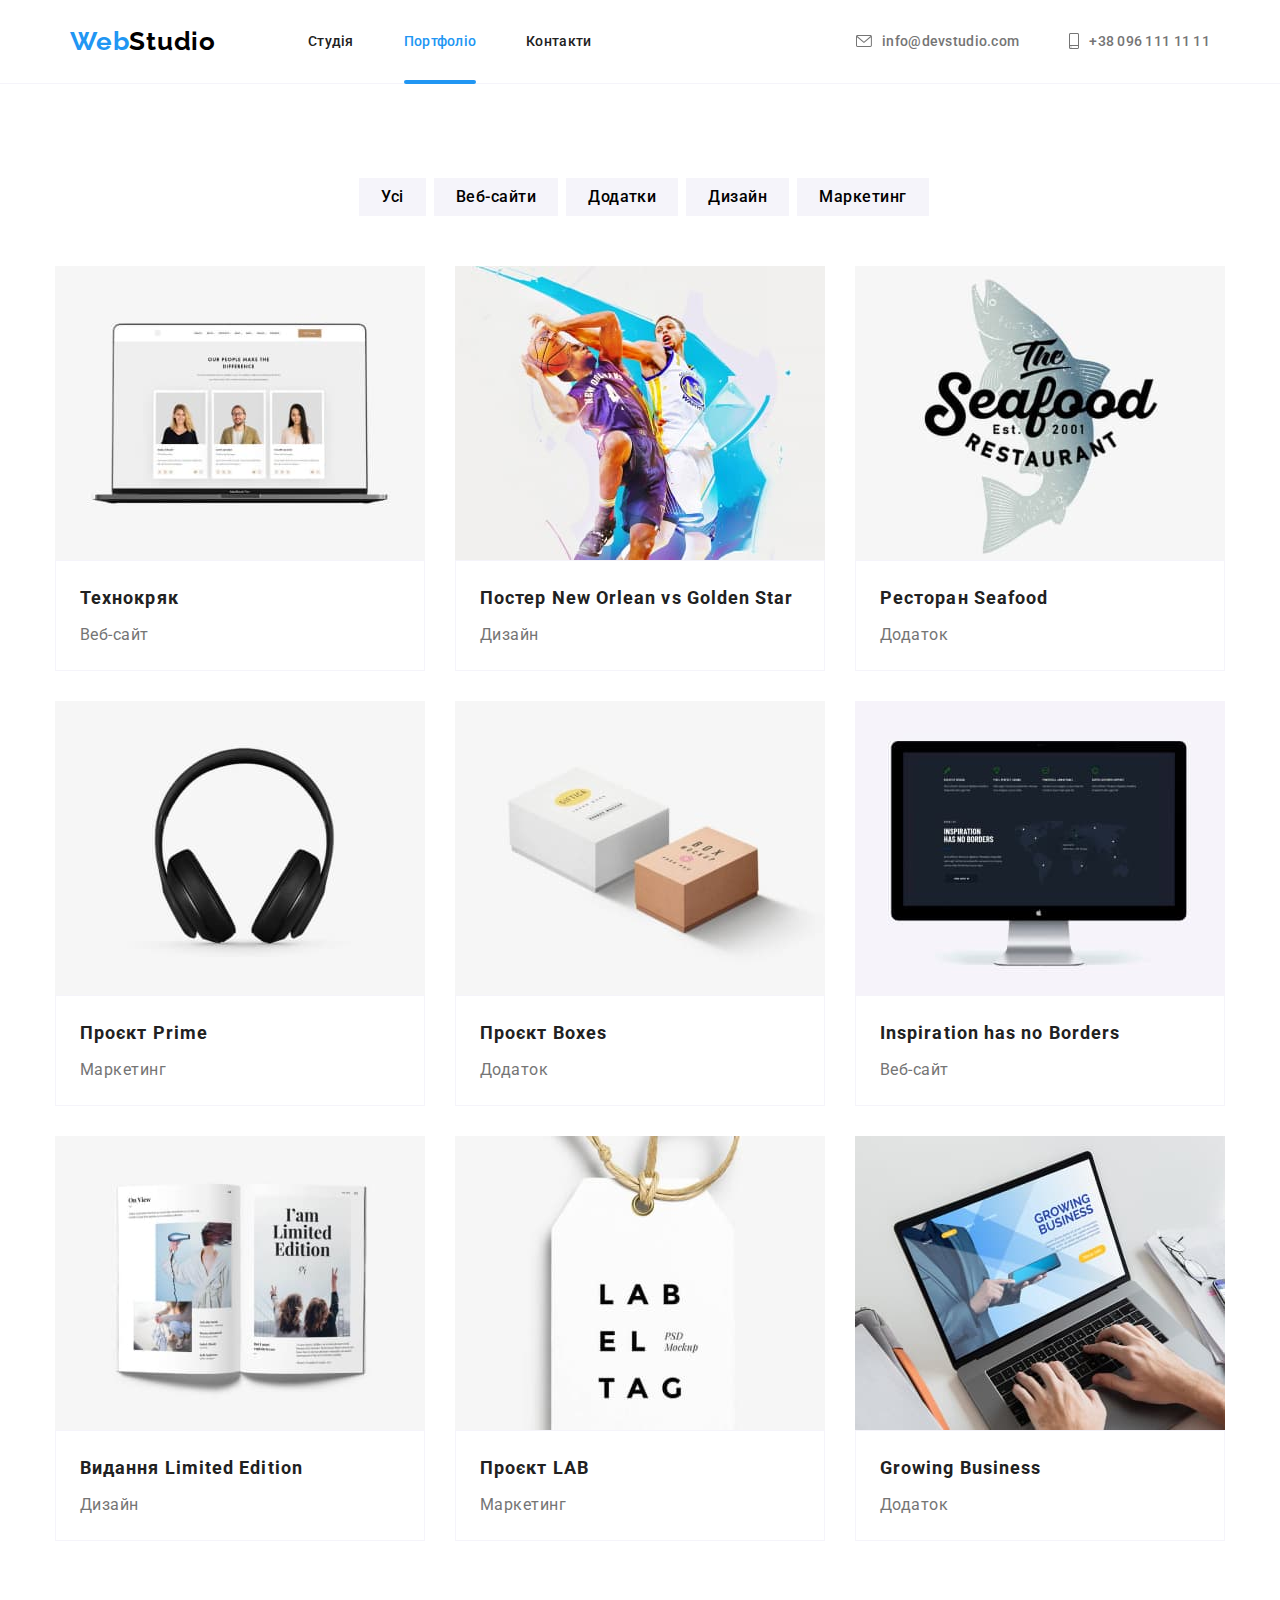
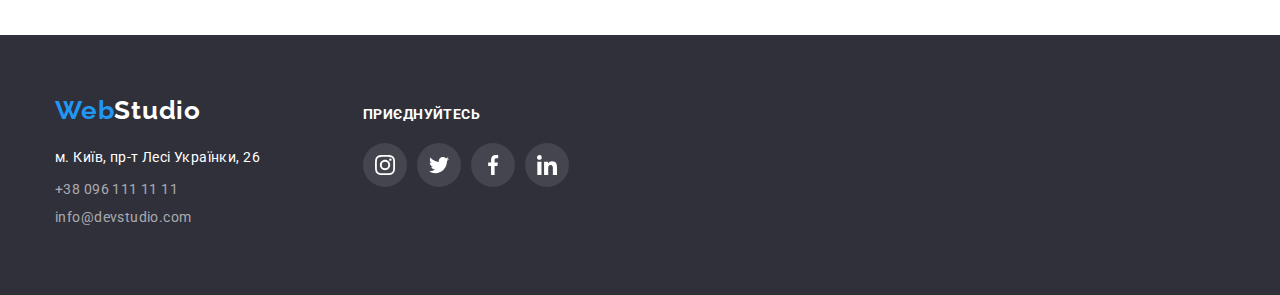
==== portfolio.html @ c881fecc "fix" ====
<!DOCTYPE html>
<html lang="uk">
<head>
    <meta charset="UTF-8">
    <meta http-equiv="X-UA-Compatible" content="IE=edge">
    <meta name="viewport" content="width=device-width, initial-scale=1.0">
    <link rel="preconnect" href="https://fonts.googleapis.com">
    <link rel="preconnect" href="https://fonts.gstatic.com" crossorigin>
    <link href="https://fonts.googleapis.com/css2?family=Raleway:wght@700&family=Roboto:wght@400;500;700;900&display=swap" rel="stylesheet">
    <link rel="stylesheet" href="https://cdnjs.cloudflare.com/ajax/libs/modern-normalize/1.1.0/modern-normalize.min.css"
        integrity="sha512-wpPYUAdjBVSE4KJnH1VR1HeZfpl1ub8YT/NKx4PuQ5NmX2tKuGu6U/JRp5y+Y8XG2tV+wKQpNHVUX03MfMFn9Q=="
        crossorigin="anonymous" referrerpolicy="no-referrer"/>
         <link rel="stylesheet" href="./css/styles.css">
    <title>Портфоліо</title>

</head>
<body>
<header class="header">
    <div class="container header_container">
        <a href="index.html" class="logo"> <span class="web"> Web</span><span class="studio">Studio</span> </a>
        <nav>
            <ul class="header_nav_list">
                <li><a class="header_nav_link" href="./index.html"> Студія </a></li>
                <li><a class="header_nav_link current" href="./index.html"> Портфоліо </a></li>
                <li><a class="header_nav_link" href="#"> Контакти </a></li>
            </ul>
        </nav>
         <ul class="header_list">
            <li class="header_item"><a class="header_link_mail" href="mailto:info@devstudio.com"><svg class="header_icon">
                <use href="./img/icons.svg#icon-envelope"> </use></svg> info@devstudio.com</a></li>
            <li><a class="header_link_tel" href="tel:+380961111111"> <svg class="header_icon_tel">
                <use href="./img/icons.svg#icon-smartphone"> </use></svg> +38 096 111 11 11</a></li>
        </ul>
    </div>
</header>
<main>
    <section class="menu">
        <div class="container">
            <h1 class="hide">Заголовок </h1>
            <div class="menu_section">
                <ul class="buttom_list">
                    <li> <button type="button" class="menu_button">Усі </button></li>
                    <li> <button type="button" class="menu_button"> Веб-сайти</button></li>
                    <li> <button type="button" class="menu_button"> Додатки</button></li>
                    <li> <button type="button" class="menu_button"> Дизайн</button></li>
                    <li> <button type="button" class="menu_button"> Маркетинг</button></li>
                </ul>
            </div>
    
    
            <div class="pic_section">
    
                <ul class="pic_list">
                    <li><a href="#" class="pic_link"> <div class="pic_img"><img src="img/photo_page_2/hm2img1.jpg" alt="перше-фото"
                                width="370"> <div class="text_section"> <p class="text" > Ресурс пропонує комплексні пропозиції з різним рівнем функціоналу та сервісів. Все це дозволить відвідувачу отримати вичерпні відомості про компанію чи приватну особу.</p></div> </div>
                            <div class="border_pic"><h2 class="section_description"> Технокряк </h2>
                            <p class="section_text"> Веб-сайт</p></div>
                        </a></li>
                    <li> <a href="#" class="pic_link"><div class="pic_img"> <img src="img/photo_page_2/hm2img2.jpg" alt="друге-фото"
                                width="370"><div class="text_section"> <p class="text" > Ресурс пропонує комплексні пропозиції з різним рівнем функціоналу та сервісів. Все це дозволить відвідувачу отримати вичерпні відомості про компанію чи приватну особу.</p></div> </div>
                            <div class="border_pic"><h2 class="section_description"> Постер New Orlean vs Golden Star</h2>
                            <p class="section_text"> Дизайн</p></div>
                        </a></li>
                    <li> <a href="#" class="pic_link"><div class="pic_img"> <img src="img/photo_page_2/hm2img3.jpg" alt="третє-фото"
                                width="370"><div class="text_section"> <p class="text" > Ресурс пропонує комплексні пропозиції з різним рівнем функціоналу та сервісів. Все це дозволить відвідувачу отримати вичерпні відомості про компанію чи приватну особу.</p></div></div>
                            <div class="border_pic"><h2 class="section_description">Ресторан Seafood </h2>
                            <p class="section_text">Додаток</p></div>
                        </a></li>
                    <li> <a href="#" class="pic_link"><div class="pic_img"> <img src="img/photo_page_2/hm2img4.jpg" alt="четверте-фото"
                                width="370"><div class="text_section"> <p class="text" > Ресурс пропонує комплексні пропозиції з різним рівнем функціоналу та сервісів. Все це дозволить відвідувачу отримати вичерпні відомості про компанію чи приватну особу.</p></div></div>
                            <div class="border_pic"><h2 class="section_description"> Проєкт Prime </h2>
                            <p class="section_text">Маркетинг</p></div>
                        </a></li>
                    <li> <a href="#" class="pic_link"><div class="pic_img"> <img src="img/photo_page_2/hm2img5.jpg" alt="п'яте-фото"
                                width="370"><div class="text_section"> <p class="text" > Ресурс пропонує комплексні пропозиції з різним рівнем функціоналу та сервісів. Все це дозволить відвідувачу отримати вичерпні відомості про компанію чи приватну особу.</p></div></div>
                            <div class="border_pic"><h2 class="section_description"> Проєкт Boxes </h2>
                            <p class="section_text">Додаток</p></div>
                        </a></li>
                    <li> <a href="#" class="pic_link"><div class="pic_img"> <img src="img/photo_page_2/hm2img6.jpg" alt="шосте-фото"
                                width="370"><div class="text_section"> <p class="text" > Ресурс пропонує комплексні пропозиції з різним рівнем функціоналу та сервісів. Все це дозволить відвідувачу отримати вичерпні відомості про компанію чи приватну особу.</p></div></div>
                            <div class="border_pic"><h2 class="section_description">Inspiration has no Borders </h2>
                            <p class="section_text">Веб-сайт</p></div>
                        </a></li>
                    <li> <a href="#" class="pic_link"><div class="pic_img"> <img src="img/photo_page_2/hm2img7.jpg" alt="сьоме-фото"
                                width="370"><div class="text_section"> <p class="text" > Ресурс пропонує комплексні пропозиції з різним рівнем функціоналу та сервісів. Все це дозволить відвідувачу отримати вичерпні відомості про компанію чи приватну особу.</p></div></div>
                            <div class="border_pic"><h2 class="section_description"> Видання Limited Edition </h2>
                            <p class="section_text">Дизайн</p></div>
                        </a></li>
                    <li> <a href="#" class="pic_link"><div class="pic_img"> <img src="img/photo_page_2/hm2img8.jpg" alt="восьме-фото"
                                width="370"><div class="text_section"> <p class="text" > Ресурс пропонує комплексні пропозиції з різним рівнем функціоналу та сервісів. Все це дозволить відвідувачу отримати вичерпні відомості про компанію чи приватну особу.</p></div></div>
                            <div class="border_pic"><h2 class="section_description"> Проєкт LAB </h2>
                            <p class="section_text">Маркетинг</p></div>
                        </a></li>
                    <li> <a href="#" class="pic_link"><div class="pic_img"> <img src="img/photo_page_2/hm2img9.jpg" alt="дев'яте-фото"
                                width="370"><div class="text_section"> <p class="text" > Ресурс пропонує комплексні пропозиції з різним рівнем функціоналу та сервісів. Все це дозволить відвідувачу отримати вичерпні відомості про компанію чи приватну особу.</p></div></div>
                            <div class="border_pic"><h2 class="section_description"> Growing Business </h2>
                            <p class="section_text">Додаток</p></div>
                        </a></li>
                </ul>
            </div>
        </div>
</section>
</main>
<footer class="footer">
    <div class=" container footer_container">
        <div class="footer_adress"><a href="#" class="logo footer_logo"> <span class="web">Web</span><span class="footer_studio">Studio</span></a>

        <address>
            <ul class="footer_ul">
                <li class="footer_list"> <a class="footer_address" href=https://goo.gl/maps/peZTiFNwZmo3sH588> м. Київ,
                        пр-т Лесі Українки,
                        26
                    </a> </li>
                <li class="footer_list"> <a class="footer_tel" href="tel:+380961111111"> +38 096 111 11 11 </a> </li>
                <li class="footer_list"> <a class="footer_mail" href="mailto:info@devstudio.com">info@devstudio.com </a>
                </li>
            </ul>
        </address>
        </div>
       <div class="footer_soc">
          <span class="footer_soc_title">приєднуйтесь</span>
                    <ul class="fut_soc_list">
                          <li class="fut_soc_item"> <a class="fut_soc_link"  href="#"><svg class="fut_soc_icon" wight="20" height=20>
                            <use href="./img/icons.svg#icon-instagram"></use>
                        </svg></a> </li>
                        <li class="fut_soc_item"> <a class="fut_soc_link"  href="#"><svg class="fut_soc_icon" wight="20" height="20">
                            <use href="./img/icons.svg#icon-twitter"></use>
                        </svg></a> </li>
                        <li class="fut_soc_item"> <a class="fut_soc_link"  href="#"><svg class="fut_soc_icon" wight="20" height="20">
                            <use href="./img/icons.svg#icon-facebook"></use>
                        </svg></a> </li>
                        <li class="fut_soc_item"> <a class="fut_soc_link"  href="#"><svg class="fut_soc_icon" wight="20" height="20">
                            <use href="./img/icons.svg#icon-linkedin"></use>
                        </svg></a> </li>
                    </ul>

       </div>
        
    </div>
    
</footer>
<script src="./js/modal.js"></script>
</body>
</html>
---- css/styles.css ----
:root {
  --brand-color: #2196f3;
  --black: #000000;
  --black_1: #212121;
  --gray: #757575;
  --white: #ffffff;
  --black_gray: #2f303a;
  --gray_1: #f5f4fa;
  --icon_color: rgba(175, 177, 184, 1);
  --icon_header: rgba(117, 117, 117, 1);
  --icon_futter: #44454e;
}

/*геометрия*/

h1,
h2,
h3,
h4,
h5,
h6,
p {
  margin: 0;
}

ul {
  margin: 0;
  padding: 0;
}

* {
  padding: 0;
  margin: 0;
  box-sizing: border-box;
  list-style: none;
}

img {
  display: block;
}

a {
  text-decoration: none;
}

body {
  font-family: "Roboto", sans-serif;
  background-color: var(--white);
  border-color: #2196f3;
}

ul {
  list-style: none;
}

textarea{
  resize: none;
}

.container {
  /*геометррия*/
  width: 1200px;
  box-sizing: border-box;
  padding-left: 15px;
  padding-right: 15px;
  margin: 0 auto;
}

.header_container {
  display: flex;
  align-items: center;
}

.header {
  display: flex;
  border-bottom: 1px solid var(--gray_1);
}

.logo {
  font-family: "Raleway", sans-serif;
  font-weight: 700;
  font-size: 26px;
  line-height: 1.1923;
  letter-spacing: 0.03em;
  text-decoration: none;

  /*геометрия*/
  display: inline-block;
  margin-left: 15px;
  width: 145px;
  height: 31px;
  margin-right: 93px;
  padding-bottom: 25px;
}

.web {
  color: var(--brand-color);
}

.studio {
  color: var(--black);
}

.header_nav_list {
  list-style: none;
                   /*геометрия*/
  display: flex;
  width: 281px;
  gap: 50px;
}

.header_nav_link {
  font-weight: 500;
  font-size: 14px;
  line-height: 1.3333;
  letter-spacing: 0.02em;
  color: var(--black_1);
  text-decoration: none;
   transition-duration:  250ms;
   transition-property: color;

  /*геометрия*/
  padding-bottom: 32px;
  padding-top: 32px;
}

.header_nav_link:hover,
.header_nav_link:focus {
  color: var(--brand-color);
  transition-timing-function: cubic-bezier(0.4, 0, 0.2, 1);
 
 
}

.header_nav_list .header_nav_link{
   display: block;
   position: relative;
}

.header_nav_list .header_nav_link.current::after{
  content: "";
  position: absolute;
  width: 100%;
  height: 4px;
  border-radius: 2px;
  bottom: -1px;
  left: 0;
  background-color: var(--brand-color);
}

.current {
  color: var(--brand-color);
}

.header_list {
  list-style: none;
  display: flex;
  margin-left: auto;
  
}

.header_link_mail {
  display: flex;
  font-weight: 500;
  font-size: 14px;
  line-height: 1.1428;
  letter-spacing: 0.02em;
  color: var(--gray);
  text-decoration: none;
  align-items: center;
  gap: 10px;
   transition-duration: 250ms;
     transition-timing-function: cubic-bezier(0.4, 0, 0.2, 1);

}

.header_link_mail:hover,
.header_link_mail:focus {
  color: var(--brand-color);
}

.header_icon {
  width: 16px;
  height: 12px;
  fill: var(--icon_header);
}

.header_icon_tel {
  width: 10px;
  height: 16px;
}

.header_link_mail:hover,
.header_link_mail:focus, .header_icon {
  fill : currentColor;
}

.header_link_tel {
  display: flex;
  font-weight: 500;
  font-size: 14px;
  line-height: 1.1428;
  letter-spacing: 0.02em;
  text-decoration: none;
  color: var(--gray);
  align-items: center;
  gap: 10px;
    transition-duration: 250ms;

  /*геометрия*/
  margin-right: 15px;
  margin-left: 50px;
  transition-property: color;
  transition-timing-function: cubic-bezier(0.4, 0, 0.2, 1);
}

.header_link_tel:hover,
.header_link_tel:focus {
  color: var(--brand-color);


  
}

.header_link_tel:hover,
.header_link_mail:focus, .header_icon_tel {
fill: currentColor;

}

.first-page {
  text-align: center;
  display: flex;
  padding-bottom: 200px;
  padding-top: 200px;
}

.first_page_container {
  display: block;
}

.first_page_title {
  font-weight: 900;
  font-size: 44px;
  line-height: 1.3636;
  letter-spacing: 0.06em;
  text-transform: uppercase;
  color: var(--white);

  /*геометрия*/
  display: block;

  min-width: 696px;
  margin-bottom: 30px;
}

.first-page-button {
  font-family: inherit;
  font-weight: 700;
  font-size: 16px;
  line-height: 1.875;
  letter-spacing: 0.06em;
  color: var(--white);
  background: var(--brand-color);
  box-shadow: 0px 4px 4px rgba(0, 0, 0, 0.15);
  border-radius: 4px;
  border: none;
  cursor: pointer;

  /*геометрия*/
  display: inline;
  align-items: center;
  min-width: 216px;
  padding-top: 10px;
  padding-bottom: 10px;
}



.backdrop{
position: fixed;
top: 0;
left: 0;
width: 100%;
height: 100%;
background-color: rgba(0, 0, 0, 0.2);
opacity: 1;
transition-duration: 250ms;
transition-timing-function: cubic-bezier(0.4, 0, 0.2, 1);
z-index: 1;


}

.backdrop.is-hidden{
  opacity: 0;
  pointer-events: none;
}

.backdrop.is-hidden .modal{
  transform: translate(-50% -50%) scale(1.1);
  opacity: 0;
  
}


.modal{
position: absolute;
top: 50%;
left: 50%;
transform: translate(-50%, -50%);
border-radius: 5px;

min-width: 528px;
min-height: 581px;
background-color: #ffffff;
opacity: 1;
 
 transform: translate(-50% -50%) scale(1);
 transition-duration: 250ms;
 transition-timing-function: cubic-bezier(0.4, 0, 0.2, 1);
}



.modal_button{ 
  display: flex;
  width: 30px;
  height: 30px;
  border-radius:50%;
  border: 1px solid rgba(0, 0, 0, 0.1);
  margin-left: 490px;
  margin-top: 8px;
  cursor: pointer;
}

.modal_icon{
  display: flex;
  width: 100%;
  height: 100%;
  justify-content: center;
  align-items: center;
  fill: var(--black);
  padding: 6px;
  transition-property: fill;
  transition-duration: 250ms;
  transition-timing-function: cubic-bezier(0.4, 0, 0.2, 1);
}

.modal_icon:hover{
  fill: var(--brand-color);
}

.form-modal{
  margin-left: auto;
  margin-right: auto;
  display: flex;
  flex-direction: column;
}


.modal-title{
font-weight: 700;
font-size: 20px;
line-height: 1.52;
text-align: center;
letter-spacing: 0.03em;
color: var(--black);
margin-bottom: 12px;
}

.modal-contacts{
  display: flex;
  flex-direction: column;
  width: 448px;
  height: 342px;
  margin-left: auto;
  margin-right: auto;
}


.list-modal input{
  padding-left: 42px;
}


.list-modal{
  height: 58px;
  margin-bottom: 10px;
  position: relative;
}



.list-icon{
  position: absolute;
  width: 18px;
  height: 18px;
  left: 0;
  top: 50%;
  margin-left: 12px;
  transition-property: fill;
  transition-duration: 250ms;
  transition-timing-function: cubic-bezier(0.4, 0, 0.2, 1);
}


.list-modal:hover .list-icon{
  fill: var(--brand-color);
}

.modal_input{
  height: 40px;
  width: 448px;
  border-radius: 4px;
  border: 1px solid rgba(33, 33, 33, 0.2);
  transition-property: outline;
  transition-duration: 250ms;
  transition-timing-function: cubic-bezier(0.4, 0, 0.2, 1);
}


.modal_input:focus{
  outline: 1px solid var(--brand-color);
}

.modal_comment textarea{
  padding: 16px 12px;

}

.modal_textarea{
  height: 122px;
  width: 448px;
  border-radius: 4px;
  border: 1px solid rgba(33, 33, 33, 0.2);
}

.modal_textarea:hover,
.modal_textarea:focus{
  outline: 1px solid var(--brand-color);
}

.modal_smth{
font-weight: 400;
font-size: 12px;
line-height: 1.1666;
letter-spacing: 0.01em;
font-family: inherit;
font-style: normal;
color: rgba(33, 33, 33, 0.2);

}

.text-label{
display: flex;
font-weight: 400;
font-size: 12px;
line-height: 14px;
letter-spacing: 0.01em;
color: #757575;
margin-bottom: 4px;

}

.modal-checkbox{
  align-self: center;
  margin-top: 20px;  
}

.argee-label{
font-weight: 400;
font-size: 14px;
line-height: 24px;
letter-spacing: 0.03em;
color: var(--gray);
}

.modal-link{
font-weight: 400;
font-size: 14px;
line-height: 24px;
letter-spacing: 0.03em;
text-decoration-line: underline;
color: #2196F3;
}

.modal-buttom{
  font-family: inherit;
  font-weight: 700;
  font-size: 16px;
  line-height: 1.875;
  letter-spacing: 0.06em;
  color: var(--white);
  background: var(--brand-color);
  box-shadow: 0px 4px 4px rgba(0, 0, 0, 0.15);
  border-radius: 4px;
  border: none;
  cursor: pointer;

  display: inline;
  margin-left: auto;
  margin-right: auto;
  width: 200px;
  padding-top: 10px;
  padding-bottom: 10px;
  margin-top: 30px;
}




.first-page {
  background: #2f303a;
  background-image: linear-gradient(
      rgba(47, 48, 58, 0.4),
      rgba(47, 48, 58, 0.4)
    ),
    url(../img/photo_page_1/bg-img.jpg);
  background-repeat: no-repeat;
  max-width: 1600px;
}

/*вторая страница*/

.current {
  color: var(--brand-color);
}

.second-page {
  padding-top: 94px;
}
.second_page_description {
  font-size: 14px;
  line-height: 1.7142;
  letter-spacing: 0.03em;
  color: var(--gray);
  min-width: 270px;

  /*геометрия*/
  margin-top: 10px;
}

.about-title {
  display: flex;
}

.hide {
  position: absolute;
  white-space: nowrap;
  width: 1px;
  height: 1px;
  overflow: hidden;
  border: 0;
  padding: 0;
  clip: rect(0 0 0 0);
  clip-path: inset(50%);
  margin: -1px;
}

.second_list {
  margin-right: 30px;
}

.second_list:last-child {
  margin-right: 0;
}

.sec_list_icon{
  display: flex;
  background-color: var(--gray_1);
  width: 270px;
  height: 120px;
  align-items: center;
  justify-content: center;
  margin-bottom: 30px;
  border-radius: 4px;
}
.sec_icon{
width: 70px;
height: 70px;
}




.second_page_list {
  font-size: 14px;
  line-height: 1.1428;
  letter-spacing: 0.03em;
  text-transform: uppercase;

  /*геометрия*/
}

.our-work {
  padding-top: 94px;
  padding-bottom: 94px;
}

.work-title {
  font-style: normal;
  font-weight: 700;
  font-size: 36px;
  line-height: 42px;

  /*геометрия*/
  margin-bottom: 50px;
  display: block;
  align-items: center;
  text-align: center;
}

.work-foto-list {
  display: flex;
  gap: 30px;
}

.work-foto-list {
  width: calc((100% - 60px) / 3);


}

.work-foto{
 position: relative;
}

.foto_description{
 position: absolute;
bottom: 0%;
width: 100%;
height: 70px;
padding-top: 27px;
padding-bottom: 27px;
background-color: #2F303A;
opacity: 0.8;



 font-weight: 700;
 font-size: 14px;
 line-height: 1.1428;
 text-align: center;
 letter-spacing: 0.03em;
 text-transform: uppercase;
 color: var(--white);
}



.our-team {
  padding-bottom: 94px;
  padding-top: 94px;
  background-color: var(--gray_1);
}

.our_team_title {
  font-size: 36px;
  line-height: 1.1666;
  text-align: center;
  letter-spacing: 0.03em;
  color: var(--black_1);
  margin-bottom: 50px;
}

.our_team_foto {
  width: calc((100% - 90px) / 3);
}

.our_team_list {
  display: flex;
  gap: 30px;
}

/*векторна графіка*/

.com_soc_list {
  display: flex;
  justify-content: center;
  margin-top: 16px;
  gap: 10px;
}

.com_soc_item {
  width: 44px;
  height: 44px;
}

.com_soc_link {
  width: 100%;
  height: 100%;
  border-radius: 50%;
  display: flex;
  justify-content: center;
  align-items: center;
  fill: var(--icon_color);
  transition-property: color, background-color;
  transition-duration: 250ms;
  transition-timing-function: cubic-bezier(0.4, 0, 0.2, 1);




}

.com_soc_link:hover,
.com_soc_link:focus {
  background-color: var(--brand-color);

 
  
  
}
.com_soc_link:hover,
.com_soc_link:focus.com_soc_icon {
  fill: var(--white); 
  
  
 
}

.team_text {
  background-color: var(--white);
  padding-top: 30px;
  padding-bottom: 30px;
  box-shadow: 0px 1px 3px rgba(0, 0, 0, 0.12), 0px 1px 1px rgba(0, 0, 0, 0.14),
  0px 2px 1px rgba(0, 0, 0, 0.2);
  border-radius: 0px 0px 4px 4px;
}

.our_team_people {
  font-weight: 500;
  font-size: 16px;
  line-height: 1.1875;
  text-align: center;
  letter-spacing: 0.03em;
  color: var(--black_1);

  /*геометрия*/

  margin-bottom: 10px;
}

.our_team_job {
  font-size: 16px;
  line-height: 1.1875;
  text-align: center;
  letter-spacing: 0.03em;
  color: var(--gray);
}

.clients {
  padding-top: 94px;
  padding-bottom: 94px;
}

.clients_title {
  font-weight: 700;
  font-size: 36px;
  line-height: 42px;
  text-align: center;
  letter-spacing: 0.03em;
  color: var(--black_1);
  margin-bottom: 50px;
}

.clients_list {
  display: flex;
  justify-content: center;
  gap: 30px;
}

.clients_item {
  width: 170px;
  height: 92px;
}

.clients_link {
  display: flex;
  width: 100%;
  height: 100%;
  display: flex;
  justify-content: center;
  align-items: center;
  border-radius: 5px;
  border: 1px solid var(--icon_color);
  transition-duration: 250ms;
  transition-timing-function: cubic-bezier(0.4, 0, 0.2, 1);
}

.clients_icon {
  width: 106px;
  height: 60px;
  fill: var(--icon_color);
 /* transition-property: color;*/
transition-duration: 250ms;
}

.clients_link:hover,
.clients_link:focus {
  border-color: var(--brand-color);
  }

.clients_link:hover .clients_icon{
  fill: var(--brand-color);
  
}


                  /*footer*/

.footer {
  background-color: var(--black_gray);
  padding-top: 60px;
  padding-bottom: 60px;
  justify-content: center;
  align-items: center;
}

.footer_container {
  align-items: baseline;
 display: flex;
}

.footer_logo {
  display: block;
  margin-bottom: 20px;
  margin-left: 0;

}

.footer_studio {
  color: var(--white);
}

.footer_ul {
  list-style: none;
}

.footer_list {
  margin-bottom: 9px;
}

.footer_address {
  font-family: "Roboto", sans-serif;
  font-weight: 400;
  font-size: 14px;
  line-height: 1.7142;
  letter-spacing: 0.03em;
  color: var(--white);
  text-decoration: none;
  font-style: normal;
  transition-property: color;
  transition-duration: 250ms;
  transition-timing-function: cubic-bezier(0.4, 0, 0.2, 1);
}

.footer_address:hover,
.footer_address:focus {
  color: var(--brand-color);
}

.footer_tel {
  font-weight: 400;
  font-size: 14px;
  line-height: 1.1742;
  letter-spacing: 0.03em;
  color: rgba(255, 255, 255, 0.6);
  text-decoration: none;
  font-style: normal;
  transition-duration: 250ms;
  transition-timing-function: cubic-bezier(0.4, 0, 0.2, 1);
}

.footer_tel:hover,
.footer_tel:focus {
  color: var(--brand-color);
}

.footer_mail {
  font-weight: 400;
  font-size: 14px;
  line-height: 1.1742;
  letter-spacing: 0.03em;
  color: rgba(255, 255, 255, 0.6);
  text-decoration: none;
  font-style: normal;
  transition-property: color;
  transition-duration: 250ms;
  transition-timing-function: cubic-bezier(0.4, 0, 0.2, 1);
  
  
}
.footer_mail:hover,
.footer_mail:focus {
  color: var(--brand-color);
}


           /*footer_social*/            

.footer_soc{ 
  width: 206px;
  height: 80px;
  margin-left: 70px;
}

.footer_soc_title{
font-weight: 700;
font-size: 14px;
line-height: 1.1428;
letter-spacing: 0.03em;
text-transform: uppercase;
color: var(--white);
}


.fut_soc_list {
  margin-top: 20px;
  gap: 10px;
  display: flex;

}

.fut_soc_item {
  width: 44px;
  height: 44px;
}

.fut_soc_link {
  width: 100%;
  height: 100%;
  border-radius: 50%;
  display: flex;
  justify-content: center;
  align-items: center;
  fill: var(--white);
  background-color:var(--icon_futter);
  transition-duration: 250ms;
  transition-timing-function: cubic-bezier(0.4, 0, 0.2, 1);
  transition-property: color, background-color;
}

.fut_soc_link:hover,
.fut_soc_link:focus {
  background-color: var(--brand-color);
}

.fut_soc_link:hover,
.fut_soc_link:focus .com_soc_icon {
  fill: var(--white);
}


/*portfolio*/

.menu {
  padding-top: 94px;
  padding-bottom: 94px;
}

.buttom_list {
  /*геометрия*/

  display: flex;
  justify-content: center;
  margin-bottom: 50px;
}

.menu_button {
  font-weight: 500;
  font-size: 16px;
  font-family: inherit;
  line-height: 1.625;
  text-align: center;
  letter-spacing: 0.03em;
  border: none;
  background-color: var(--gray_1);

  /*геометрия*/
  margin-left: 8px;
  padding-left: 22px;
  padding-right: 22px;
  padding-top: 6px;
  padding-bottom: 6px;
  transition-property: color,background-color ;
  transition-duration: 250ms;
  transition-timing-function: cubic-bezier(0.4, 0, 0.2, 1);
}

.menu_button:focus,
.menu_button:hover {
  color: var(--white);
  background-color: var(--brand-color);
  box-shadow: 0px 3px 1px rgba(0, 0, 0, 0.1), 0px 1px 2px rgba(0, 0, 0, 0.08),
  0px 2px 2px rgba(0, 0, 0, 0.12);
  border-radius: 4px;

  
}

.section_button, .menu_button {
  cursor: pointer;
}

.section_button {
  border: none;
  background-color: var(--white);
}

.pic_list {
  display: flex;
  flex-wrap: wrap;
  gap: 30px;
}

.pic_item {
  width: calc((100% - 60px) / 3);
}

.pic_link{
  transition-property: box-shadow;
  transition-duration: 250ms;
  transition-timing-function: cubic-bezier(0.4, 0, 0.2, 1);

  
}

.pic_link:hover{  
  display: block;
  box-shadow: 0px 1px 1px rgba(0, 0, 0, 0.12), 0px 4px 4px rgba(0, 0, 0, 0.06),
  1px 4px 6px rgba(0, 0, 0, 0.16);
}

.pic_img{
  position: relative;
  overflow: hidden;
}

.text_section{
position: absolute;
top: 0;
left: 0;
transform: translateY(100%);
transition-timing-function: cubic-bezier(0.4, 0, 0.2, 1);
transition-duration: 250ms;
opacity:0.9;
transition-property:transform;

}

.pic_link:hover .text_section{
transform: translateY(0); 
}

.pic_link:focus .text_section{
  transform: translateY(0); 
}


.text{
font-weight: 400;
font-size: 18px;
line-height: 1.555;
letter-spacing: 0.03em;
color: var(--white);
width: 370px;
 height: 294px;
padding: 63px 24px;
background-color: var(--brand-color);
opacity: 0.9;
}




.border_pic {
  border: 1px solid var(--gray_1);
  padding: 20px 24px;
}

.section_description {
  font-size: 18px;
  line-height: 1.9444;
  letter-spacing: 0.06em;
  color: var(--black_1);
  margin-bottom: 4px;
  white-space: nowrap;
}

.section_text {
  font-size: 16px;
  line-height: 1.875;
  letter-spacing: 0.03em;
  color: var(--gray);
}
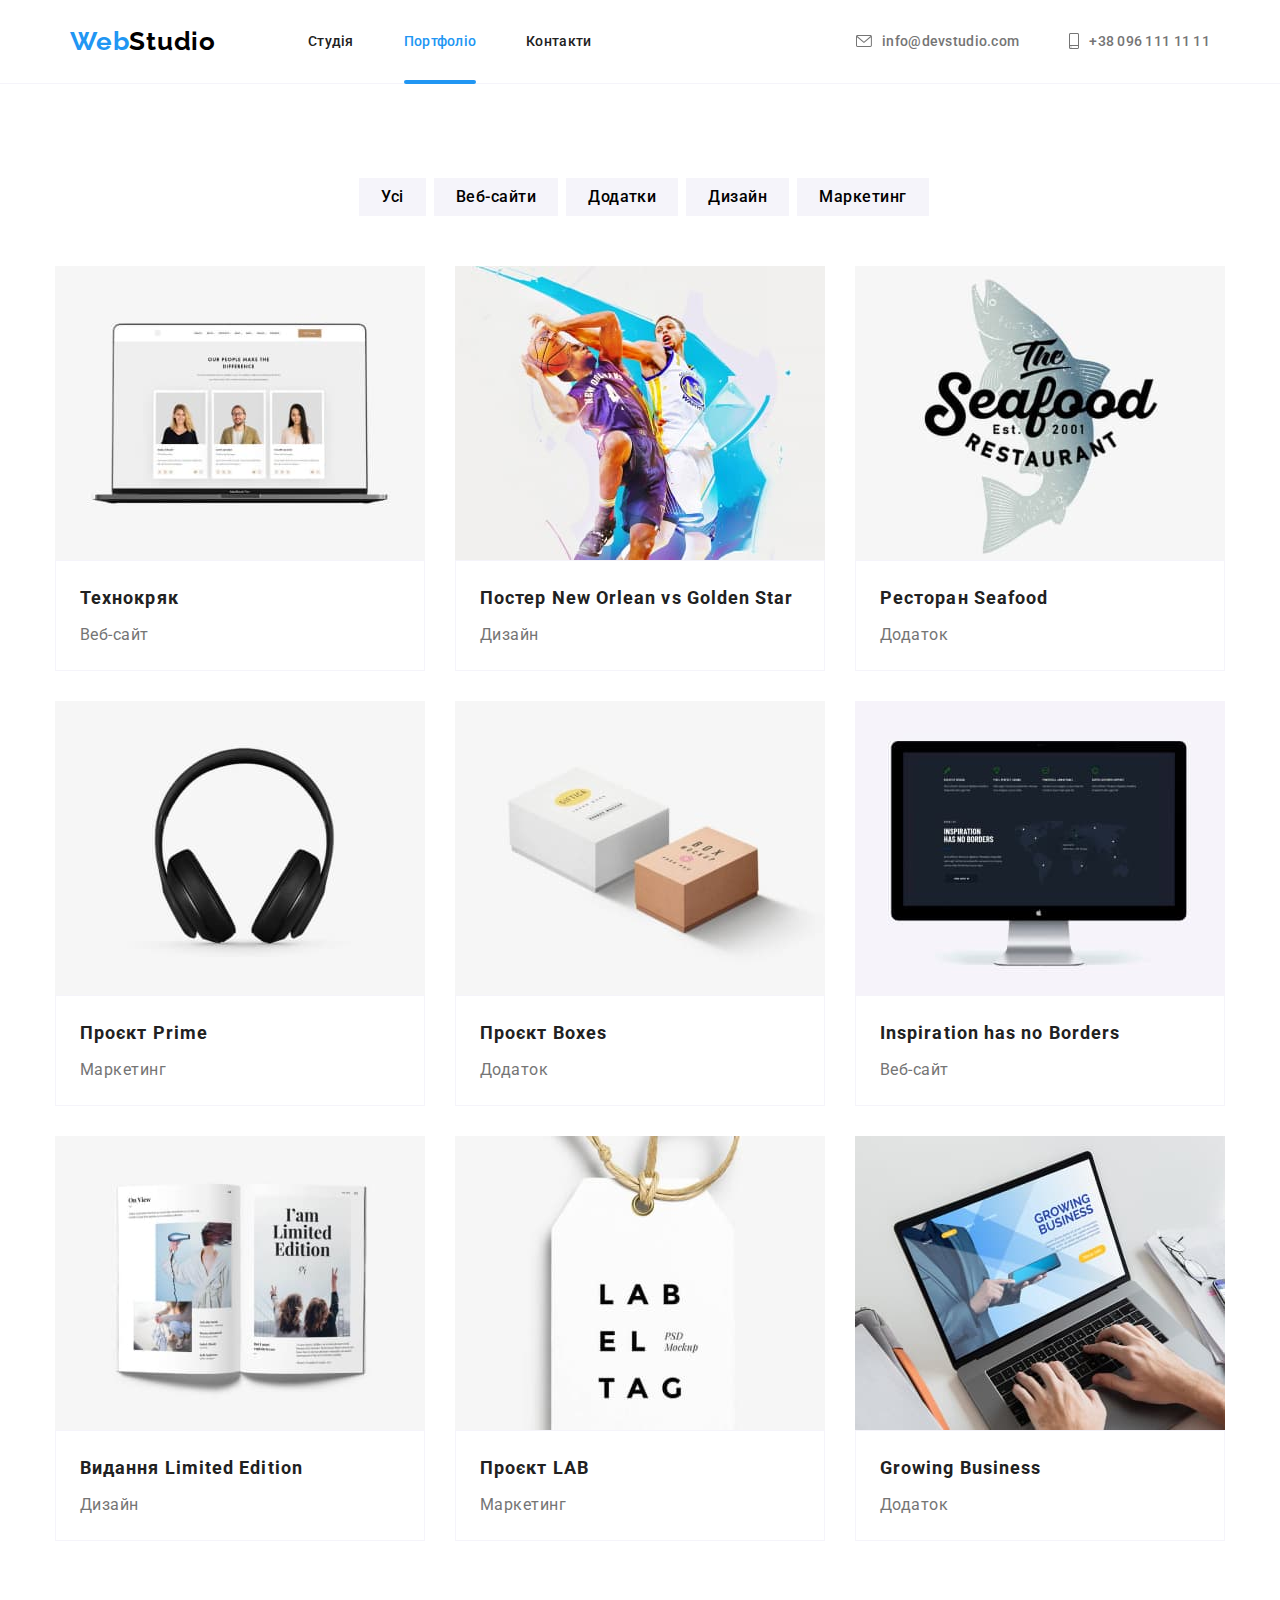
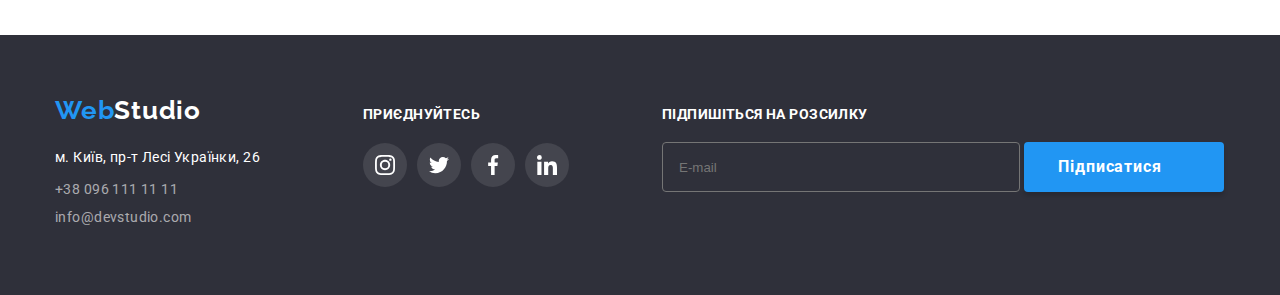
==== commit 0bef9922: "fix" ====
--- a/portfolio.html
+++ b/portfolio.html
@@ -135,6 +135,13 @@
                     </ul>
 
        </div>
+             <div class="footer-form">
+        <p class="footer-form-text">Підпишіться на розсилку</p>
+        <form class="form-footer-style">
+            <input type="email" placeholder="E-mail" class="footer-input">
+            <button type="submit" class="footer-button">Підписатися</button>
+        </form>
+       </div>
         
     </div>
     
--- a/css/styles.css
+++ b/css/styles.css
@@ -390,8 +390,6 @@
   position: relative;
 }
 
-
-
 .list-icon{
   position: absolute;
   width: 18px;
@@ -404,11 +402,6 @@
   transition-timing-function: cubic-bezier(0.4, 0, 0.2, 1);
 }
 
-
-.list-modal:hover .list-icon{
-  fill: var(--brand-color);
-}
-
 .modal_input{
   height: 40px;
   width: 448px;
@@ -417,6 +410,7 @@
   transition-property: outline;
   transition-duration: 250ms;
   transition-timing-function: cubic-bezier(0.4, 0, 0.2, 1);
+
 }
 
 
@@ -424,9 +418,12 @@
   outline: 1px solid var(--brand-color);
 }
 
+.modal_input:focus  + .list-icon{
+  fill: var(--brand-color);
+}
+
 .modal_comment textarea{
-  padding: 16px 12px;
-
+  padding: 16px 14px;
 }
 
 .modal_textarea{
@@ -436,12 +433,13 @@
   border: 1px solid rgba(33, 33, 33, 0.2);
 }
 
-.modal_textarea:hover,
+
+
 .modal_textarea:focus{
   outline: 1px solid var(--brand-color);
 }
 
-.modal_smth{
+.modal_smt::placeholder{
 font-weight: 400;
 font-size: 12px;
 line-height: 1.1666;
@@ -953,6 +951,83 @@
 }
 
 
+.footer-form{
+margin-left: 93px;
+}
+
+.footer-form-text{
+font-weight: 700;
+font-size: 14px;
+line-height: 1.1428;
+letter-spacing: 0.03em;
+text-transform: uppercase;
+color: var(--white);
+margin-bottom: 20px;
+}
+
+.form-footer-style{
+  align-items: center;
+}
+
+.form-footer-style input{
+  padding-left: 16px;
+  padding-bottom: 15px;
+  padding-top: 15px;
+}
+
+
+.footer-input{
+  min-width: 358px;
+  min-height: 50px;
+  border-radius: 4px;
+  background-color: var(--black_gray);
+  border: 1px solid var(--gray);
+
+}
+
+.footer-input:focus{
+  outline: 1px solid var(--brand-color);
+}
+
+  
+.footer-button{
+  font-family: inherit;
+  font-weight: 700;
+  font-size: 16px;
+  line-height: 1.875;
+  letter-spacing: 0.06em;
+  color: var(--white);
+  background: var(--brand-color);
+  box-shadow: 0px 4px 4px rgba(0, 0, 0, 0.15);
+  border-radius: 4px;
+  border: none;
+  cursor: pointer;
+ 
+    /*геометрия*/
+  display: inline;
+  align-items: center;
+  min-width: 200px;
+  min-height: 50px;
+  padding-top: 10px;
+  padding-bottom: 10px;
+  padding-right: 28px;
+  position: relative;
+}
+
+.footer-form-icon{
+  position: absolute;
+  fill: var(--white);
+  width: 24px;
+  height: 24px; 
+  margin-left: 10px;
+  top: 12px;
+
+
+
+
+}
+
+
 /*portfolio*/
 
 .menu {
